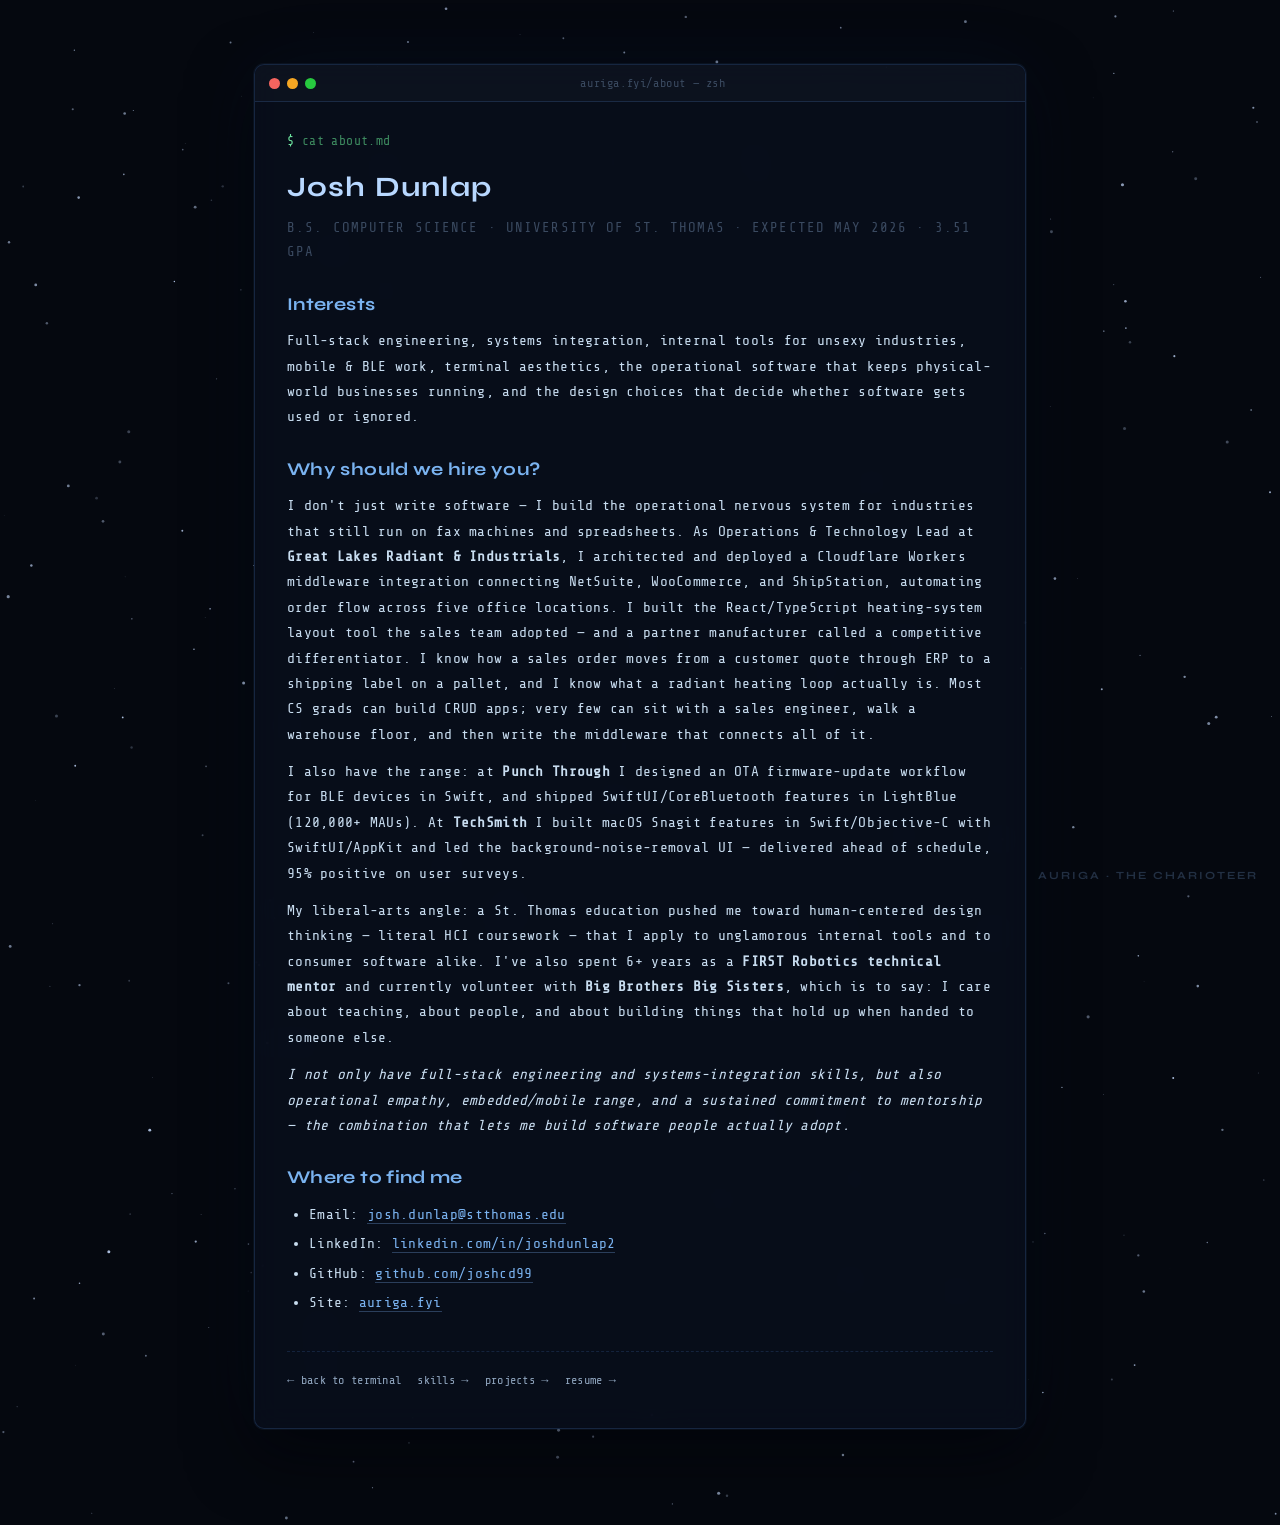
==== about/index.html @ 04b69c71 "feat: CISC 480 portfolio (about, skills, projects, resume, reflection) Extends the landing terminal " ====
<!DOCTYPE html>
<html lang="en">
<head>
  <meta charset="UTF-8" />
  <meta name="viewport" content="width=device-width, initial-scale=1.0" />
  <title>about — auriga.fyi</title>
  <meta name="description" content="Josh Dunlap — CS senior at the University of St. Thomas. Full-stack engineer, industrial-distribution domain fluency, human-centered builder." />
  <link rel="icon" type="image/svg+xml" href="[data-uri]" />
  <link rel="preconnect" href="https://fonts.googleapis.com" />
  <link href="https://fonts.googleapis.com/css2?family=Share+Tech+Mono&family=Syne:wght@400;700&display=swap" rel="stylesheet" />
  <link rel="stylesheet" href="/assets/auriga.css" />
</head>
<body class="scroll-page">

<canvas id="stars-canvas"></canvas>

<main class="page">
  <div class="terminal">
    <div class="terminal-bar">
      <span class="dot r"></span><span class="dot y"></span><span class="dot g"></span>
      <span class="bar-title">auriga.fyi/about — zsh</span>
    </div>
    <div class="terminal-body">

      <div class="section-cmd"><span class="prompt">$ </span>cat about.md</div>

      <h1 class="title">Josh Dunlap</h1>
      <h2 class="subtitle">B.S. Computer Science · University of St. Thomas · Expected May 2026 · 3.51 GPA</h2>

      <h3>Interests</h3>
      <p>Full-stack engineering, systems integration, internal tools for unsexy industries, mobile &amp; BLE work, terminal aesthetics, the operational software that keeps physical-world businesses running, and the design choices that decide whether software gets used or ignored.</p>

      <h3>Why should we hire you?</h3>
      <p>I don't just write software &mdash; I build the operational nervous system for industries that still run on fax machines and spreadsheets. As Operations &amp; Technology Lead at <strong>Great Lakes Radiant &amp; Industrials</strong>, I architected and deployed a Cloudflare Workers middleware integration connecting NetSuite, WooCommerce, and ShipStation, automating order flow across five office locations. I built the React/TypeScript heating-system layout tool the sales team adopted &mdash; and a partner manufacturer called a competitive differentiator. I know how a sales order moves from a customer quote through ERP to a shipping label on a pallet, and I know what a radiant heating loop actually is. Most CS grads can build CRUD apps; very few can sit with a sales engineer, walk a warehouse floor, and then write the middleware that connects all of it.</p>

      <p>I also have the range: at <strong>Punch Through</strong> I designed an OTA firmware-update workflow for BLE devices in Swift, and shipped SwiftUI/CoreBluetooth features in LightBlue (120,000+ MAUs). At <strong>TechSmith</strong> I built macOS Snagit features in Swift/Objective-C with SwiftUI/AppKit and led the background-noise-removal UI &mdash; delivered ahead of schedule, 95% positive on user surveys.</p>

      <p>My liberal-arts angle: a St. Thomas education pushed me toward human-centered design thinking &mdash; literal HCI coursework &mdash; that I apply to unglamorous internal tools and to consumer software alike. I've also spent 6+ years as a <strong>FIRST Robotics technical mentor</strong> and currently volunteer with <strong>Big Brothers Big Sisters</strong>, which is to say: I care about teaching, about people, and about building things that hold up when handed to someone else.</p>

      <p><em>I not only have full-stack engineering and systems-integration skills, but also operational empathy, embedded/mobile range, and a sustained commitment to mentorship &mdash; the combination that lets me build software people actually adopt.</em></p>

      <h3>Where to find me</h3>
      <ul>
        <li>Email: <a href="mailto:josh.dunlap@stthomas.edu">josh.dunlap@stthomas.edu</a></li>
        <li>LinkedIn: <a href="https://linkedin.com/in/joshdunlap2" target="_blank" rel="noopener">linkedin.com/in/joshdunlap2</a></li>
        <li>GitHub: <a href="https://github.com/joshcd99" target="_blank" rel="noopener">github.com/joshcd99</a></li>
        <li>Site: <a href="/">auriga.fyi</a></li>
      </ul>

      <nav class="page-footer">
        <a href="/">← back to terminal</a>
        <a href="/skills/">skills →</a>
        <a href="/projects/">projects →</a>
        <a href="/resume/">resume →</a>
      </nav>
    </div>
  </div>
</main>

<div id="auriga-label">Auriga · The Charioteer</div>
<script src="/assets/auriga.js"></script>
</body>
</html>
---- assets/auriga.css ----
/* Auriga shared styles — used by all portfolio pages. */
*, *::before, *::after { box-sizing: border-box; margin: 0; padding: 0; }

:root {
  --bg: #05080f;
  --surface: rgba(8, 14, 28, 0.88);
  --border: rgba(80, 140, 220, 0.2);
  --green: #6ee7a0;
  --green-dim: #3d8a5f;
  --blue: #7ab3f0;
  --blue-bright: #b8d8ff;
  --amber: #f0c070;
  --red: #f07878;
  --muted: #3a4a60;
  --text: #c8ddf0;
  --text-dim: #8fa5be;
}

html, body {
  width: 100%;
  min-height: 100%;
  background: var(--bg);
  font-family: 'Share Tech Mono', monospace;
  color: var(--text);
  -webkit-font-smoothing: antialiased;
}

body.scroll-page { overflow-y: auto; overflow-x: hidden; }
body.fixed-page  { overflow: hidden; }

#stars-canvas { position: fixed; inset: 0; z-index: 0; }

/* ── Page scaffolding for content pages ── */
.page {
  position: relative;
  z-index: 2;
  max-width: 820px;
  margin: 0 auto;
  padding: 64px 24px 96px;
}

.terminal {
  border-radius: 10px;
  border: 1px solid var(--border);
  background: var(--surface);
  backdrop-filter: blur(14px);
  box-shadow:
    0 0 0 1px rgba(100,160,255,0.06),
    0 24px 64px rgba(0,0,0,0.6),
    0 0 80px rgba(60,120,220,0.07);
  opacity: 0;
  transform: translateY(12px);
  animation: terminalAppear 0.6s cubic-bezier(0.2,0.8,0.3,1) 0.1s forwards;
}
@keyframes terminalAppear { to { opacity: 1; transform: translateY(0); } }

.terminal-bar {
  display: flex;
  align-items: center;
  gap: 7px;
  padding: 11px 14px;
  border-bottom: 1px solid var(--border);
  background: rgba(255,255,255,0.025);
  border-radius: 10px 10px 0 0;
}
.dot { width: 11px; height: 11px; border-radius: 50%; }
.dot.r { background: #f4645f; }
.dot.y { background: #f5a623; }
.dot.g { background: #27c93f; }
.bar-title {
  font-size: 12px;
  color: var(--muted);
  margin: 0 auto;
  padding-right: 28px;
  letter-spacing: 0.05em;
}

.terminal-body {
  padding: 28px 32px 36px;
  font-size: 14px;
  line-height: 1.75;
  letter-spacing: 0.02em;
}

/* ── Terminal output styles ── */
.prompt { color: var(--green); }
.dim    { color: var(--muted); }
.cmd    { color: var(--text); }
.oops   { color: var(--amber); }
.err    { color: var(--red); }
.kw     { color: var(--blue); }
.accent { color: var(--blue-bright); }

.section-cmd {
  display: block;
  margin: 28px 0 10px;
  font-size: 13px;
  color: var(--green-dim);
  letter-spacing: 0.03em;
}
.section-cmd .prompt { color: var(--green); }
.section-cmd:first-child { margin-top: 0; }

h1.title {
  font-family: 'Syne', sans-serif;
  font-weight: 700;
  font-size: 28px;
  letter-spacing: 0.04em;
  color: var(--blue-bright);
  margin-bottom: 4px;
}
h2.subtitle {
  font-family: 'Share Tech Mono', monospace;
  font-weight: 400;
  font-size: 14px;
  color: var(--muted);
  letter-spacing: 0.08em;
  text-transform: uppercase;
  margin-bottom: 16px;
}

h3 {
  font-family: 'Syne', sans-serif;
  font-weight: 700;
  font-size: 18px;
  color: var(--blue);
  margin: 24px 0 8px;
  letter-spacing: 0.02em;
}

p, li {
  font-size: 14.5px;
  line-height: 1.75;
  color: var(--text);
  margin-bottom: 12px;
}

ul, ol { padding-left: 22px; margin-bottom: 12px; }
li { margin-bottom: 4px; }

a {
  color: var(--blue);
  text-decoration: none;
  border-bottom: 1px solid rgba(122, 179, 240, 0.3);
  transition: color 0.18s, border-color 0.18s;
}
a:hover {
  color: var(--blue-bright);
  border-bottom-color: rgba(180, 215, 255, 0.6);
}

code, .mono {
  font-family: 'Share Tech Mono', monospace;
  color: var(--amber);
  background: rgba(240, 192, 112, 0.07);
  padding: 1px 6px;
  border-radius: 3px;
  font-size: 0.92em;
}

/* ── Keyword pill list (project keywords) ── */
.keywords {
  display: flex;
  flex-wrap: wrap;
  gap: 6px;
  margin: 12px 0 20px;
  padding-left: 0;
  list-style: none;
}
.keywords li {
  margin: 0;
  padding: 3px 10px;
  font-size: 11.5px;
  border: 1px solid rgba(122, 179, 240, 0.18);
  border-radius: 3px;
  color: var(--text-dim);
  letter-spacing: 0.04em;
}

/* ── Project listing rows ── */
.project-list { list-style: none; padding-left: 0; margin-top: 12px; }
.project-list li {
  display: flex;
  align-items: baseline;
  gap: 12px;
  padding: 10px 0;
  border-bottom: 1px dashed rgba(80, 140, 220, 0.1);
}
.project-list li:last-child { border-bottom: none; }
.project-list .arrow { color: var(--green-dim); }
.project-list .name { min-width: 140px; color: var(--blue); }
.project-list .name a {
  color: var(--blue);
  border-bottom: 1px solid transparent;
}
.project-list .name a:hover {
  color: var(--blue-bright);
  border-bottom-color: rgba(180,215,255,0.5);
}
.project-list .desc { color: var(--text-dim); font-size: 13px; }
.project-list .tag {
  font-size: 10.5px;
  color: var(--muted);
  border: 1px solid rgba(80,140,220,0.18);
  border-radius: 3px;
  padding: 1px 6px;
  margin-left: auto;
  letter-spacing: 0.06em;
  text-transform: uppercase;
}

/* ── SOAR / story callouts ── */
.story {
  margin: 18px 0;
  padding: 14px 18px;
  border-left: 2px solid rgba(122, 179, 240, 0.35);
  background: rgba(122, 179, 240, 0.03);
  border-radius: 0 4px 4px 0;
}
.story h4 {
  font-family: 'Share Tech Mono', monospace;
  font-size: 11px;
  color: var(--green);
  letter-spacing: 0.1em;
  text-transform: uppercase;
  margin-bottom: 6px;
  margin-top: 12px;
}
.story h4:first-child { margin-top: 0; }
.story p:last-child { margin-bottom: 0; }
.story.failure { border-left-color: rgba(240, 192, 112, 0.5); background: rgba(240, 192, 112, 0.03); }
.story.failure h4 { color: var(--amber); }

/* ── Figure ── */
.figure {
  margin: 18px 0;
  border: 1px solid var(--border);
  border-radius: 6px;
  overflow: hidden;
  background: rgba(0,0,0,0.2);
}
.figure img { display: block; width: 100%; height: auto; }
.figure .caption {
  font-size: 12px;
  color: var(--muted);
  padding: 8px 12px;
  border-top: 1px solid var(--border);
  letter-spacing: 0.03em;
}
.figure-placeholder {
  display: flex;
  align-items: center;
  justify-content: center;
  min-height: 180px;
  color: var(--muted);
  font-size: 13px;
  letter-spacing: 0.05em;
  background:
    repeating-linear-gradient(
      45deg,
      rgba(80,140,220,0.04) 0,
      rgba(80,140,220,0.04) 8px,
      transparent 8px,
      transparent 16px
    );
}

/* ── Skills grid ── */
.skill-grid {
  display: grid;
  grid-template-columns: repeat(auto-fit, minmax(220px, 1fr));
  gap: 14px;
  margin: 14px 0 22px;
  padding-left: 0;
  list-style: none;
}
.skill-grid li {
  margin: 0;
  padding: 10px 14px;
  border: 1px solid var(--border);
  border-radius: 4px;
  background: rgba(122,179,240,0.03);
}
.skill-grid .skill-label {
  display: block;
  font-size: 11px;
  color: var(--green);
  letter-spacing: 0.1em;
  text-transform: uppercase;
  margin-bottom: 4px;
}
.skill-grid .skill-items { font-size: 13px; color: var(--text); line-height: 1.6; }

/* ── Footer / nav ── */
.page-footer {
  margin-top: 36px;
  padding-top: 18px;
  border-top: 1px dashed rgba(80, 140, 220, 0.18);
  display: flex;
  flex-wrap: wrap;
  gap: 16px;
  font-size: 12px;
}
.page-footer a {
  color: var(--text-dim);
  border-bottom: 1px solid transparent;
}
.page-footer a:hover {
  color: var(--blue-bright);
  border-bottom-color: rgba(180,215,255,0.5);
}

#auriga-label {
  position: fixed;
  bottom: 18px;
  right: 22px;
  font-family: 'Syne', sans-serif;
  font-weight: 700;
  font-size: 11px;
  letter-spacing: 0.18em;
  text-transform: uppercase;
  color: rgba(140, 190, 255, 0.22);
  z-index: 3;
  pointer-events: none;
}

@media (max-width: 640px) {
  .page { padding: 32px 14px 64px; }
  .terminal-body { padding: 20px 18px 28px; }
  h1.title { font-size: 22px; }
  .project-list .name { min-width: 0; flex: 1; }
  .project-list .tag { margin-left: 0; }
  .project-list li { flex-wrap: wrap; }
}
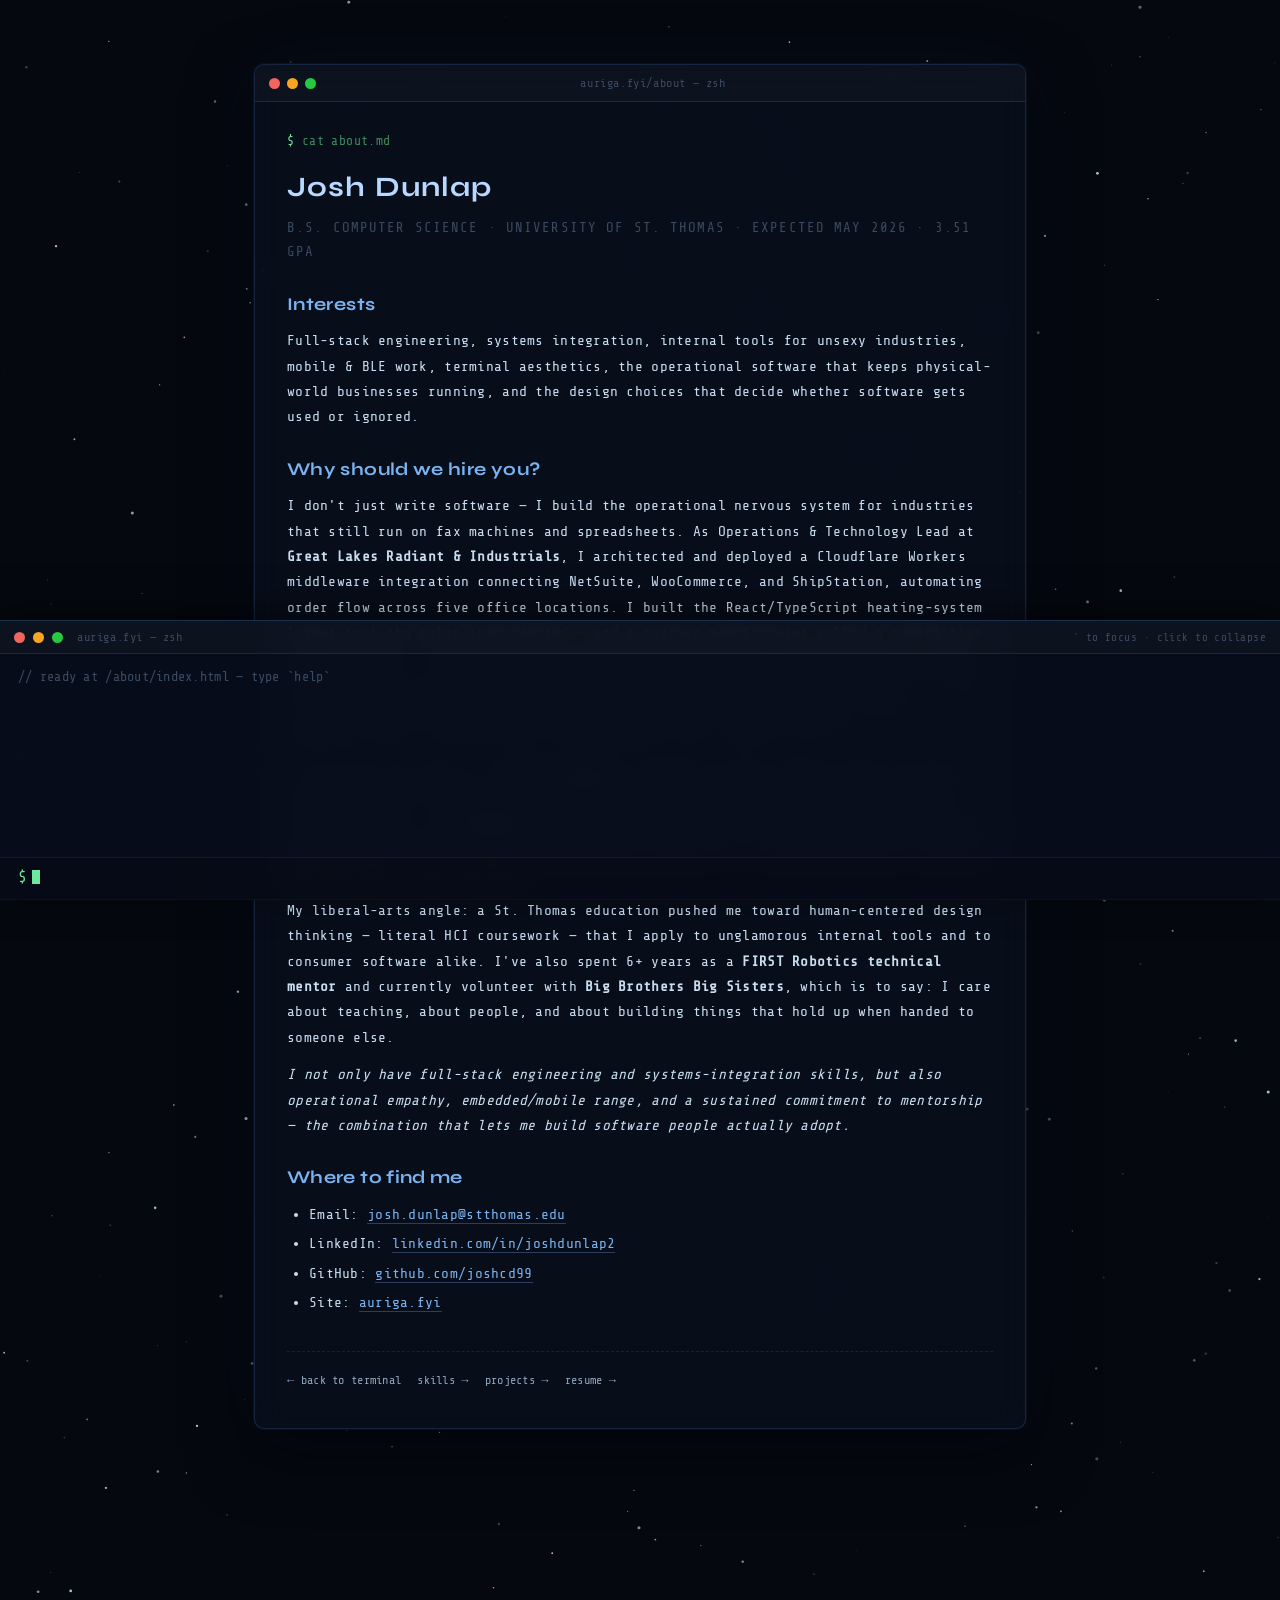
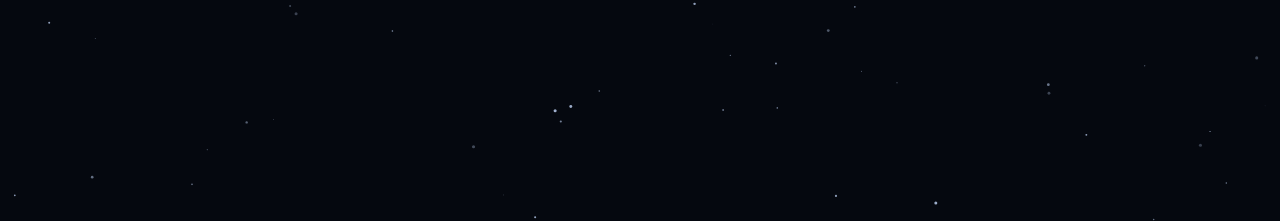
==== commit 8e5f3b34: "feat: persistent docked terminal across all content pages Adds a bottom-docked terminal (like a brow" ====
--- a/about/index.html
+++ b/about/index.html
@@ -59,5 +59,7 @@
 
 <div id="auriga-label">Auriga · The Charioteer</div>
 <script src="/assets/auriga.js"></script>
+<script src="/assets/terminal.js"></script>
+<script>AurigaTerminal.mountDock();</script>
 </body>
 </html>
--- a/assets/auriga.css
+++ b/assets/auriga.css
@@ -332,3 +332,144 @@
   .project-list .tag { margin-left: 0; }
   .project-list li { flex-wrap: wrap; }
 }
+
+/* ─── Docked terminal (persistent across pages) ─── */
+.terminal-dock {
+  position: fixed;
+  left: 0; right: 0; bottom: 0;
+  height: 280px;
+  z-index: 50;
+  display: flex;
+  flex-direction: column;
+  background: rgba(8, 14, 28, 0.92);
+  border-top: 1px solid rgba(80, 140, 220, 0.28);
+  backdrop-filter: blur(14px);
+  -webkit-backdrop-filter: blur(14px);
+  box-shadow:
+    0 -8px 32px rgba(0, 0, 0, 0.5),
+    0 -1px 0 rgba(100, 160, 255, 0.06) inset;
+  font-family: 'Share Tech Mono', monospace;
+  color: var(--text);
+  transition: height 0.22s cubic-bezier(0.2, 0.8, 0.3, 1);
+}
+
+.terminal-dock.collapsed {
+  height: 36px;
+  overflow: hidden;
+}
+
+body.has-dock {
+  padding-bottom: 296px;
+}
+body.has-dock.dock-collapsed {
+  padding-bottom: 52px;
+}
+
+.terminal-dock .dock-bar {
+  flex: 0 0 auto;
+  display: flex;
+  align-items: center;
+  gap: 8px;
+  padding: 9px 14px;
+  border-bottom: 1px solid rgba(80, 140, 220, 0.18);
+  background: rgba(255, 255, 255, 0.025);
+  cursor: pointer;
+  user-select: none;
+}
+.terminal-dock .dock-bar .dot { width: 11px; height: 11px; border-radius: 50%; }
+.terminal-dock .dock-bar .dot.r { background: #f4645f; }
+.terminal-dock .dock-bar .dot.y { background: #f5a623; }
+.terminal-dock .dock-bar .dot.g { background: #27c93f; }
+.terminal-dock .dock-bar .bar-title {
+  font-size: 12px;
+  color: var(--muted);
+  margin-left: 6px;
+  letter-spacing: 0.05em;
+}
+.terminal-dock .dock-bar .dock-hint {
+  margin-left: auto;
+  font-size: 11px;
+  color: var(--muted);
+  letter-spacing: 0.04em;
+}
+
+.terminal-dock .dock-body {
+  flex: 1 1 auto;
+  overflow-y: auto;
+  padding: 12px 18px;
+  font-size: 13.5px;
+  line-height: 1.65;
+  letter-spacing: 0.02em;
+}
+
+.terminal-dock .dock-line {
+  display: block;
+  white-space: pre-wrap;
+  word-break: break-word;
+}
+.terminal-dock .dock-line.listing-row {
+  display: flex;
+  gap: 4px;
+  align-items: baseline;
+  margin-left: 16px;
+}
+.terminal-dock .proj-arrow { color: var(--green-dim); }
+.terminal-dock .proj-name { min-width: 110px; color: var(--blue); }
+.terminal-dock .proj-name.redacted { color: var(--muted); letter-spacing: 0.05em; }
+.terminal-dock .proj-desc { color: var(--muted); font-size: 12px; }
+.terminal-dock .proj-desc.redacted { font-style: italic; opacity: 0.5; }
+
+.terminal-dock .dock-input-row {
+  flex: 0 0 auto;
+  display: flex;
+  align-items: center;
+  padding: 10px 18px 14px;
+  border-top: 1px solid rgba(80, 140, 220, 0.12);
+  background: rgba(0, 0, 0, 0.15);
+  position: relative;
+}
+.terminal-dock .dock-input-row .prompt { color: var(--green); margin-right: 4px; }
+.terminal-dock .dock-input-row .input-display { color: var(--text); white-space: pre; }
+.terminal-dock .dock-input-row .cursor {
+  display: inline-block;
+  width: 8px;
+  height: 14px;
+  background: var(--green);
+  vertical-align: middle;
+  margin-left: 1px;
+  animation: blink 1.1s step-end infinite;
+}
+.terminal-dock .real-input {
+  position: absolute;
+  opacity: 0;
+  pointer-events: none;
+  width: 1px;
+  height: 1px;
+  left: 0; top: 0;
+}
+
+/* Backwards-compat: keep blink animation since older inline styles may rely on it. */
+@keyframes blink { 0%, 100% { opacity: 1; } 50% { opacity: 0; } }
+
+@media (max-width: 640px) {
+  .terminal-dock { height: 220px; }
+  .terminal-dock.collapsed { height: 32px; }
+  body.has-dock { padding-bottom: 236px; }
+  body.has-dock.dock-collapsed { padding-bottom: 48px; }
+  .terminal-dock .dock-bar .dock-hint { display: none; }
+  .terminal-dock .dock-body { padding: 10px 12px; font-size: 13px; }
+  .terminal-dock .dock-input-row { padding: 8px 12px 12px; }
+  .terminal-dock .proj-name { min-width: 80px; }
+}
+
+/* Landing-page fly-down: animate the centered terminal toward the bottom of
+   the viewport on first command submit, just before navigation. */
+body.flying-to-dock #scene .terminal {
+  transition:
+    transform 0.36s cubic-bezier(0.4, 0, 0.2, 1),
+    opacity 0.36s ease;
+  transform: translateY(40vh) scale(0.42);
+  transform-origin: bottom center;
+  opacity: 0;
+}
+
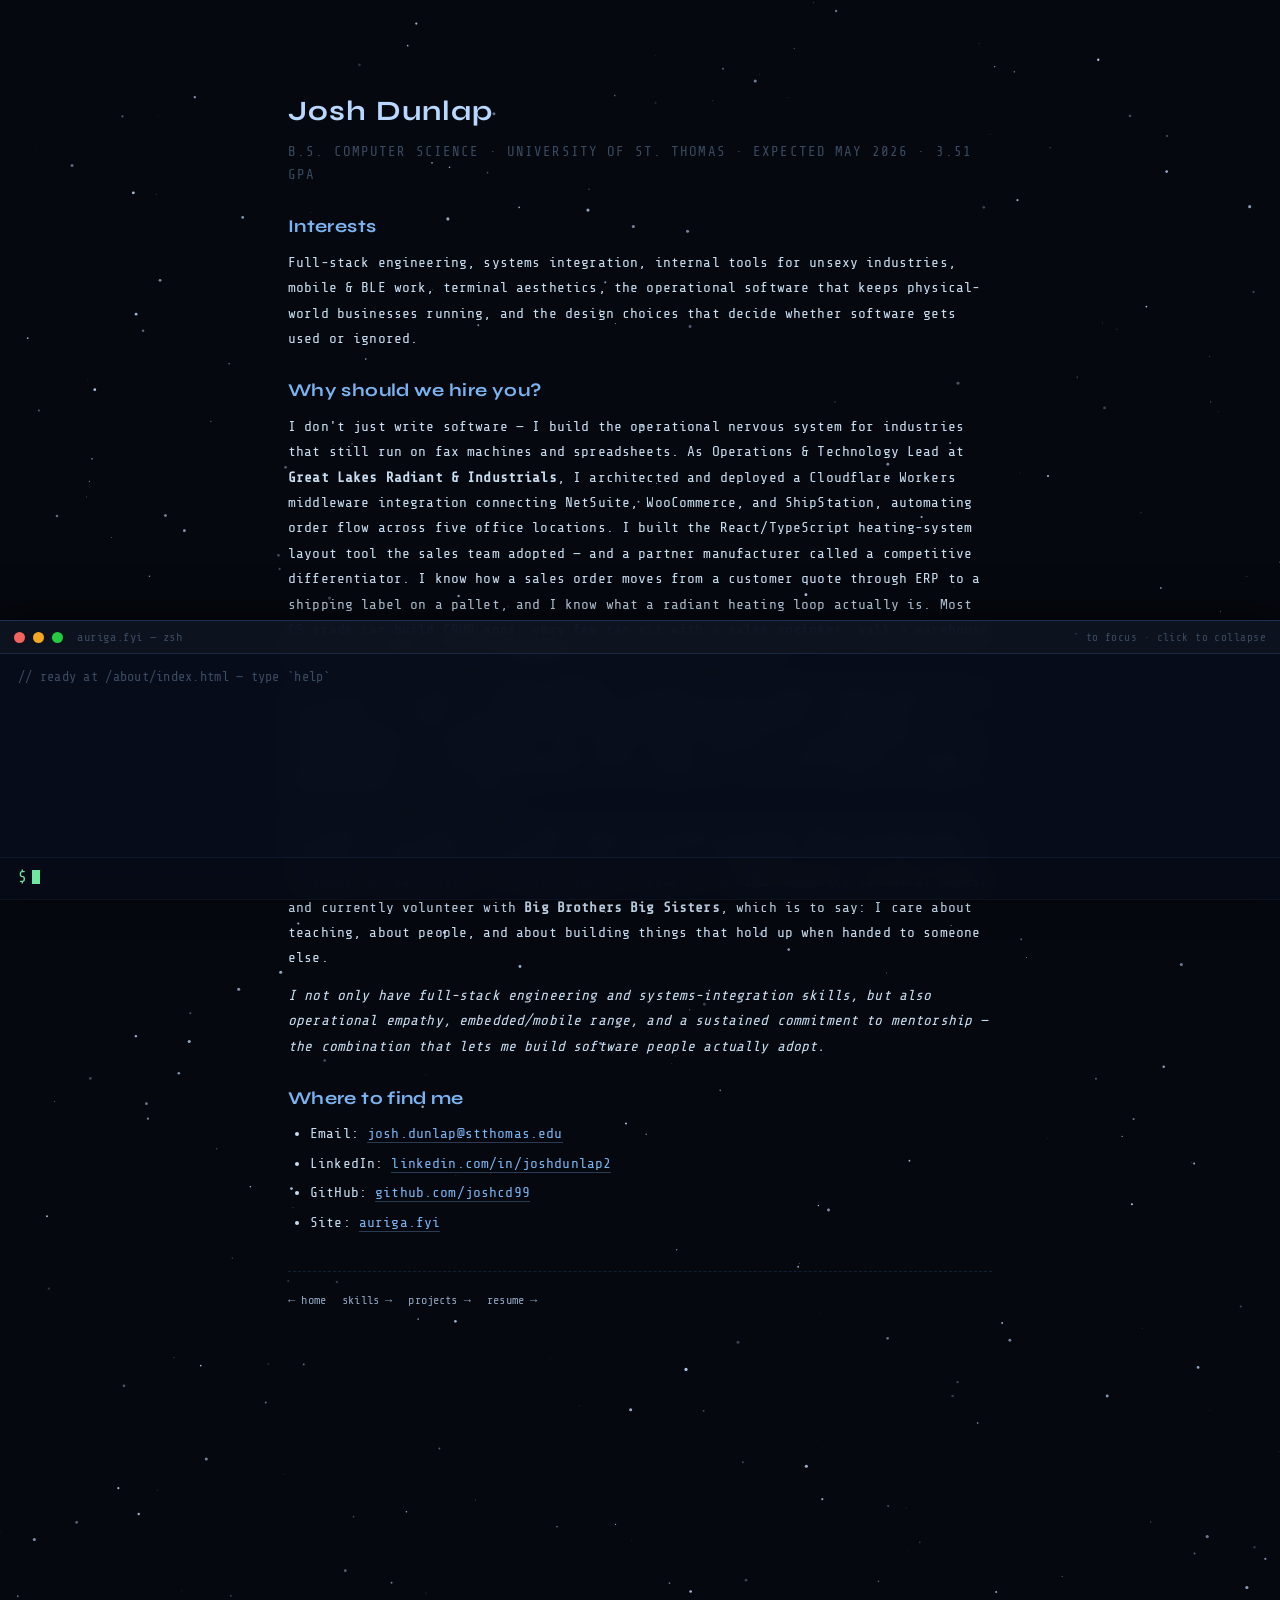
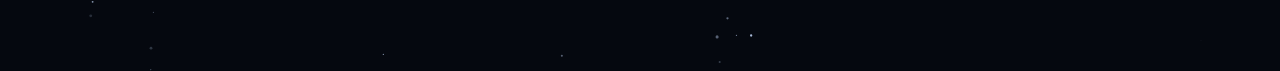
==== commit d9ede513: "refactor: strip faux-terminal chrome from content pages The dock at the bottom is the actual termina" ====
--- a/about/index.html
+++ b/about/index.html
@@ -15,16 +15,7 @@
 <canvas id="stars-canvas"></canvas>
 
 <main class="page">
-  <div class="terminal">
-    <div class="terminal-bar">
-      <span class="dot r"></span><span class="dot y"></span><span class="dot g"></span>
-      <span class="bar-title">auriga.fyi/about — zsh</span>
-    </div>
-    <div class="terminal-body">
-
-      <div class="section-cmd"><span class="prompt">$ </span>cat about.md</div>
-
-      <h1 class="title">Josh Dunlap</h1>
+  <h1 class="title">Josh Dunlap</h1>
       <h2 class="subtitle">B.S. Computer Science · University of St. Thomas · Expected May 2026 · 3.51 GPA</h2>
 
       <h3>Interests</h3>
@@ -48,14 +39,12 @@
       </ul>
 
       <nav class="page-footer">
-        <a href="/">← back to terminal</a>
+        <a href="/">← home</a>
         <a href="/skills/">skills →</a>
         <a href="/projects/">projects →</a>
         <a href="/resume/">resume →</a>
       </nav>
-    </div>
-  </div>
-</main>
+    </main>
 
 <div id="auriga-label">Auriga · The Charioteer</div>
 <script src="/assets/auriga.js"></script>
--- a/assets/auriga.css
+++ b/assets/auriga.css
@@ -14,6 +14,7 @@
   --muted: #3a4a60;
   --text: #c8ddf0;
   --text-dim: #8fa5be;
+  --dock-height: 280px;
 }
 
 html, body {
@@ -31,12 +32,17 @@
 #stars-canvas { position: fixed; inset: 0; z-index: 0; }
 
 /* ── Page scaffolding for content pages ── */
+/* Content sits directly inside <main class="page"> with no faux-terminal
+   wrapper. The dock at the bottom is the only terminal on screen. */
 .page {
   position: relative;
   z-index: 2;
-  max-width: 820px;
+  max-width: 760px;
   margin: 0 auto;
-  padding: 64px 24px 96px;
+  padding: 88px 28px 64px;
+  font-size: 14.5px;
+  line-height: 1.7;
+  letter-spacing: 0.01em;
 }
 
 .terminal {
@@ -333,16 +339,22 @@
   .project-list li { flex-wrap: wrap; }
 }
 
-/* ─── Docked terminal (persistent across pages) ─── */
+/* ─── The terminal (single element, two states: centered / docked) ─── */
+/* Default = docked state. .centered overrides for the landing-page intro. */
 .terminal-dock {
   position: fixed;
-  left: 0; right: 0; bottom: 0;
-  height: 280px;
+  top: calc(100vh - var(--dock-height));
+  left: 0;
+  width: 100vw;
+  height: var(--dock-height);
+  transform: translate(0, 0);
   z-index: 50;
   display: flex;
   flex-direction: column;
   background: rgba(8, 14, 28, 0.92);
-  border-top: 1px solid rgba(80, 140, 220, 0.28);
+  border: 0 solid rgba(80, 140, 220, 0.28);
+  border-top-width: 1px;
+  border-radius: 0;
   backdrop-filter: blur(14px);
   -webkit-backdrop-filter: blur(14px);
   box-shadow:
@@ -350,16 +362,41 @@
     0 -1px 0 rgba(100, 160, 255, 0.06) inset;
   font-family: 'Share Tech Mono', monospace;
   color: var(--text);
-  transition: height 0.22s cubic-bezier(0.2, 0.8, 0.3, 1);
-}
-
-.terminal-dock.collapsed {
+  transition:
+    top 0.72s cubic-bezier(0.45, 0, 0.2, 1),
+    left 0.72s cubic-bezier(0.45, 0, 0.2, 1),
+    width 0.72s cubic-bezier(0.45, 0, 0.2, 1),
+    height 0.72s cubic-bezier(0.45, 0, 0.2, 1),
+    transform 0.72s cubic-bezier(0.45, 0, 0.2, 1),
+    border-radius 0.4s ease,
+    border-color 0.4s ease,
+    border-width 0.4s ease;
+}
+
+/* Centered state — used during the landing-page intro. The single element
+   morphs from this to the default (docked) state when the user submits
+   their first command. */
+.terminal-dock.centered {
+  top: 50vh;
+  left: 50vw;
+  width: min(520px, calc(100vw - 48px));
+  height: min(440px, calc(100vh - 96px));
+  transform: translate(-50%, -50%);
+  border-width: 1px;
+  border-radius: 10px;
+  box-shadow:
+    0 0 0 1px rgba(100, 160, 255, 0.06),
+    0 24px 64px rgba(0, 0, 0, 0.75),
+    0 0 80px rgba(60, 120, 220, 0.07);
+}
+
+.terminal-dock.collapsed:not(.centered) {
   height: 36px;
   overflow: hidden;
 }
 
 body.has-dock {
-  padding-bottom: 296px;
+  padding-bottom: calc(var(--dock-height) + 16px);
 }
 body.has-dock.dock-collapsed {
   padding-bottom: 52px;
@@ -452,9 +489,8 @@
 @keyframes blink { 0%, 100% { opacity: 1; } 50% { opacity: 0; } }
 
 @media (max-width: 640px) {
-  .terminal-dock { height: 220px; }
-  .terminal-dock.collapsed { height: 32px; }
-  body.has-dock { padding-bottom: 236px; }
+  :root { --dock-height: 220px; }
+  .terminal-dock.collapsed:not(.centered) { height: 32px; }
   body.has-dock.dock-collapsed { padding-bottom: 48px; }
   .terminal-dock .dock-bar .dock-hint { display: none; }
   .terminal-dock .dock-body { padding: 10px 12px; font-size: 13px; }
@@ -462,14 +498,3 @@
   .terminal-dock .proj-name { min-width: 80px; }
 }
 
-/* Landing-page fly-down: animate the centered terminal toward the bottom of
-   the viewport on first command submit, just before navigation. */
-body.flying-to-dock #scene .terminal {
-  transition:
-    transform 0.36s cubic-bezier(0.4, 0, 0.2, 1),
-    opacity 0.36s ease;
-  transform: translateY(40vh) scale(0.42);
-  transform-origin: bottom center;
-  opacity: 0;
-}
-
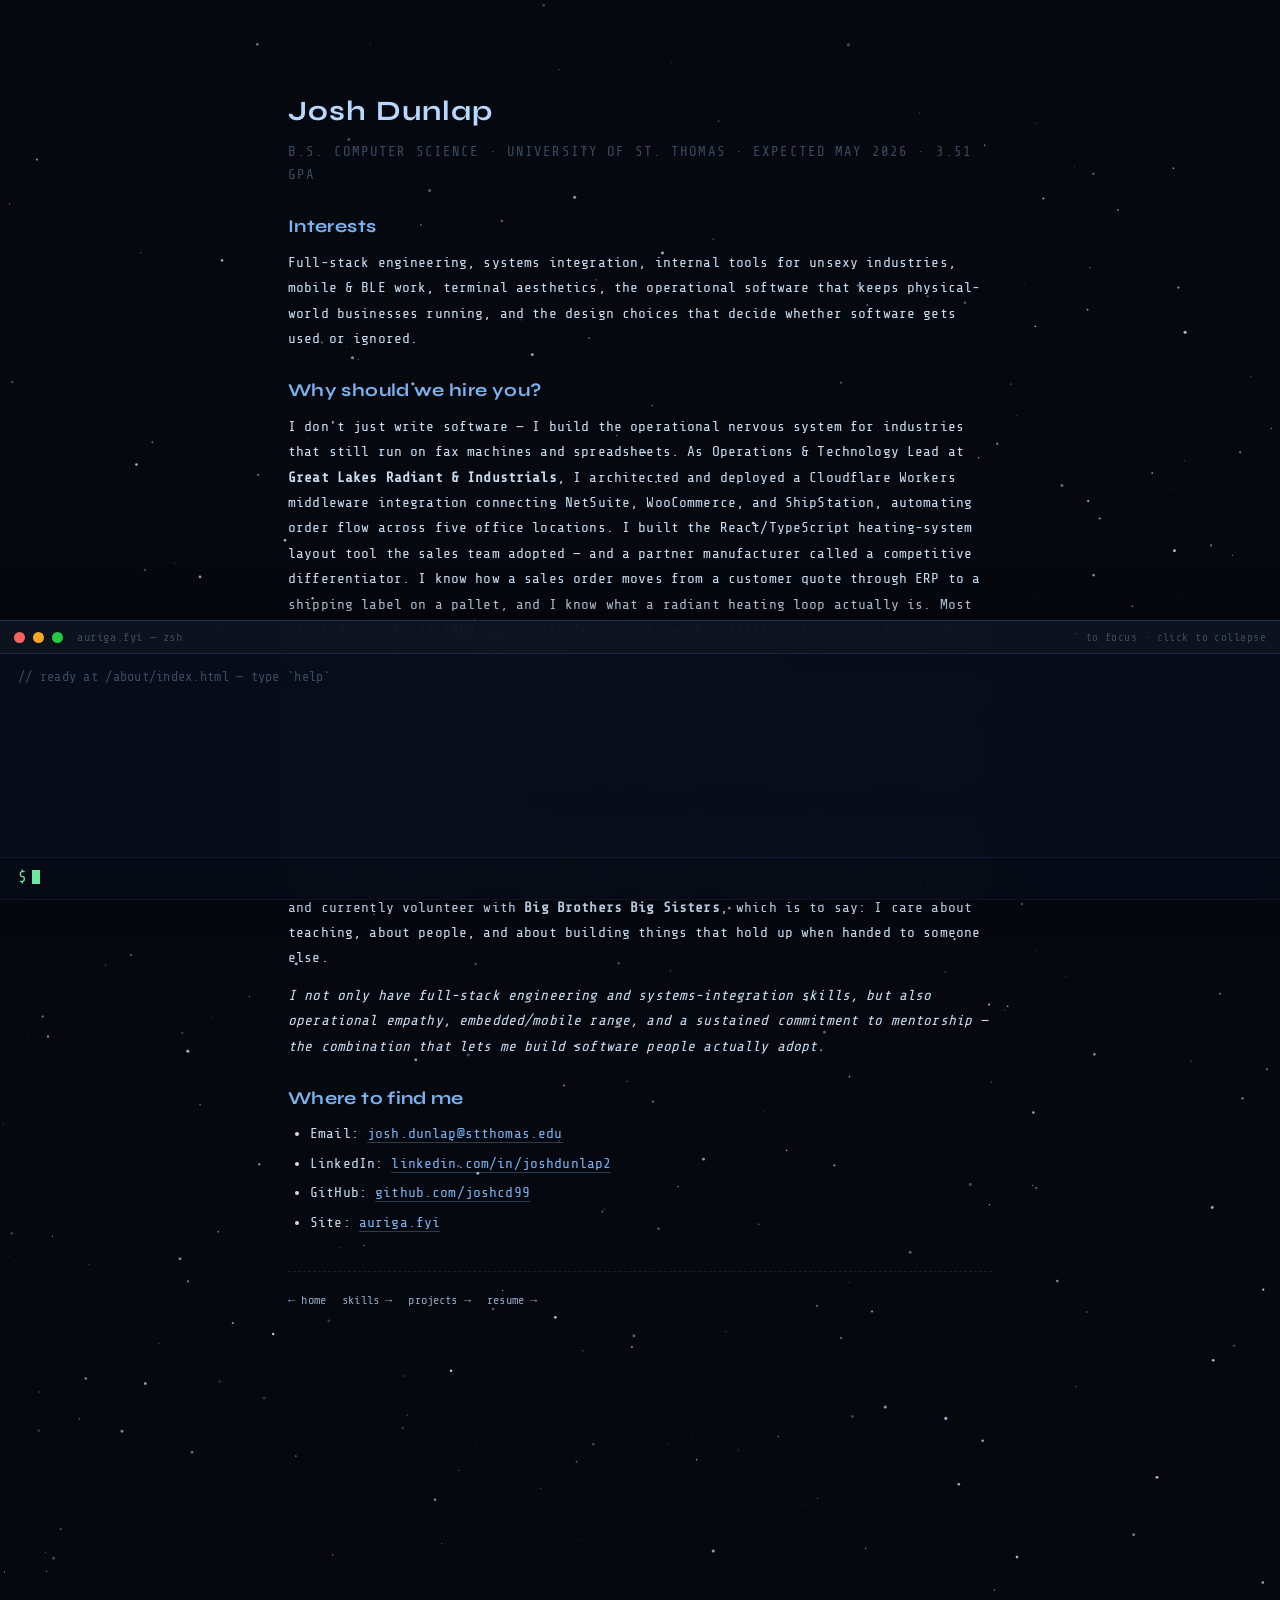
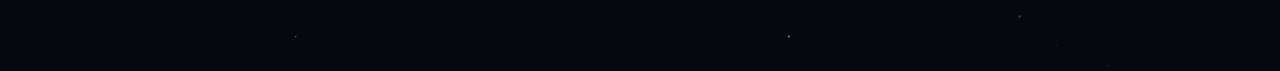
==== commit 025207e7: "build: GitHub Pages mirror via runtime <base> tag + relative URLs Adds a second deploy target (joshc" ====
--- a/about/index.html
+++ b/about/index.html
@@ -3,12 +3,13 @@
 <head>
   <meta charset="UTF-8" />
   <meta name="viewport" content="width=device-width, initial-scale=1.0" />
+  <script>document.write('<base href="' + (location.pathname.indexOf('/auriga-fyi/') === 0 ? '/auriga-fyi/' : '/') + '">');</script>
   <title>about — auriga.fyi</title>
   <meta name="description" content="Josh Dunlap — CS senior at the University of St. Thomas. Full-stack engineer, industrial-distribution domain fluency, human-centered builder." />
   <link rel="icon" type="image/svg+xml" href="[data-uri]" />
   <link rel="preconnect" href="https://fonts.googleapis.com" />
   <link href="https://fonts.googleapis.com/css2?family=Share+Tech+Mono&family=Syne:wght@400;700&display=swap" rel="stylesheet" />
-  <link rel="stylesheet" href="/assets/auriga.css" />
+  <link rel="stylesheet" href="assets/auriga.css" />
 </head>
 <body class="scroll-page">
 
@@ -35,20 +36,20 @@
         <li>Email: <a href="mailto:josh.dunlap@stthomas.edu">josh.dunlap@stthomas.edu</a></li>
         <li>LinkedIn: <a href="https://linkedin.com/in/joshdunlap2" target="_blank" rel="noopener">linkedin.com/in/joshdunlap2</a></li>
         <li>GitHub: <a href="https://github.com/joshcd99" target="_blank" rel="noopener">github.com/joshcd99</a></li>
-        <li>Site: <a href="/">auriga.fyi</a></li>
+        <li>Site: <a href="./">auriga.fyi</a></li>
       </ul>
 
       <nav class="page-footer">
-        <a href="/">← home</a>
-        <a href="/skills/">skills →</a>
-        <a href="/projects/">projects →</a>
-        <a href="/resume/">resume →</a>
+        <a href="./">← home</a>
+        <a href="skills/">skills →</a>
+        <a href="projects/">projects →</a>
+        <a href="resume/">resume →</a>
       </nav>
     </main>
 
 <div id="auriga-label">Auriga · The Charioteer</div>
-<script src="/assets/auriga.js"></script>
-<script src="/assets/terminal.js"></script>
+<script src="assets/auriga.js"></script>
+<script src="assets/terminal.js"></script>
 <script>AurigaTerminal.mountDock();</script>
 </body>
 </html>
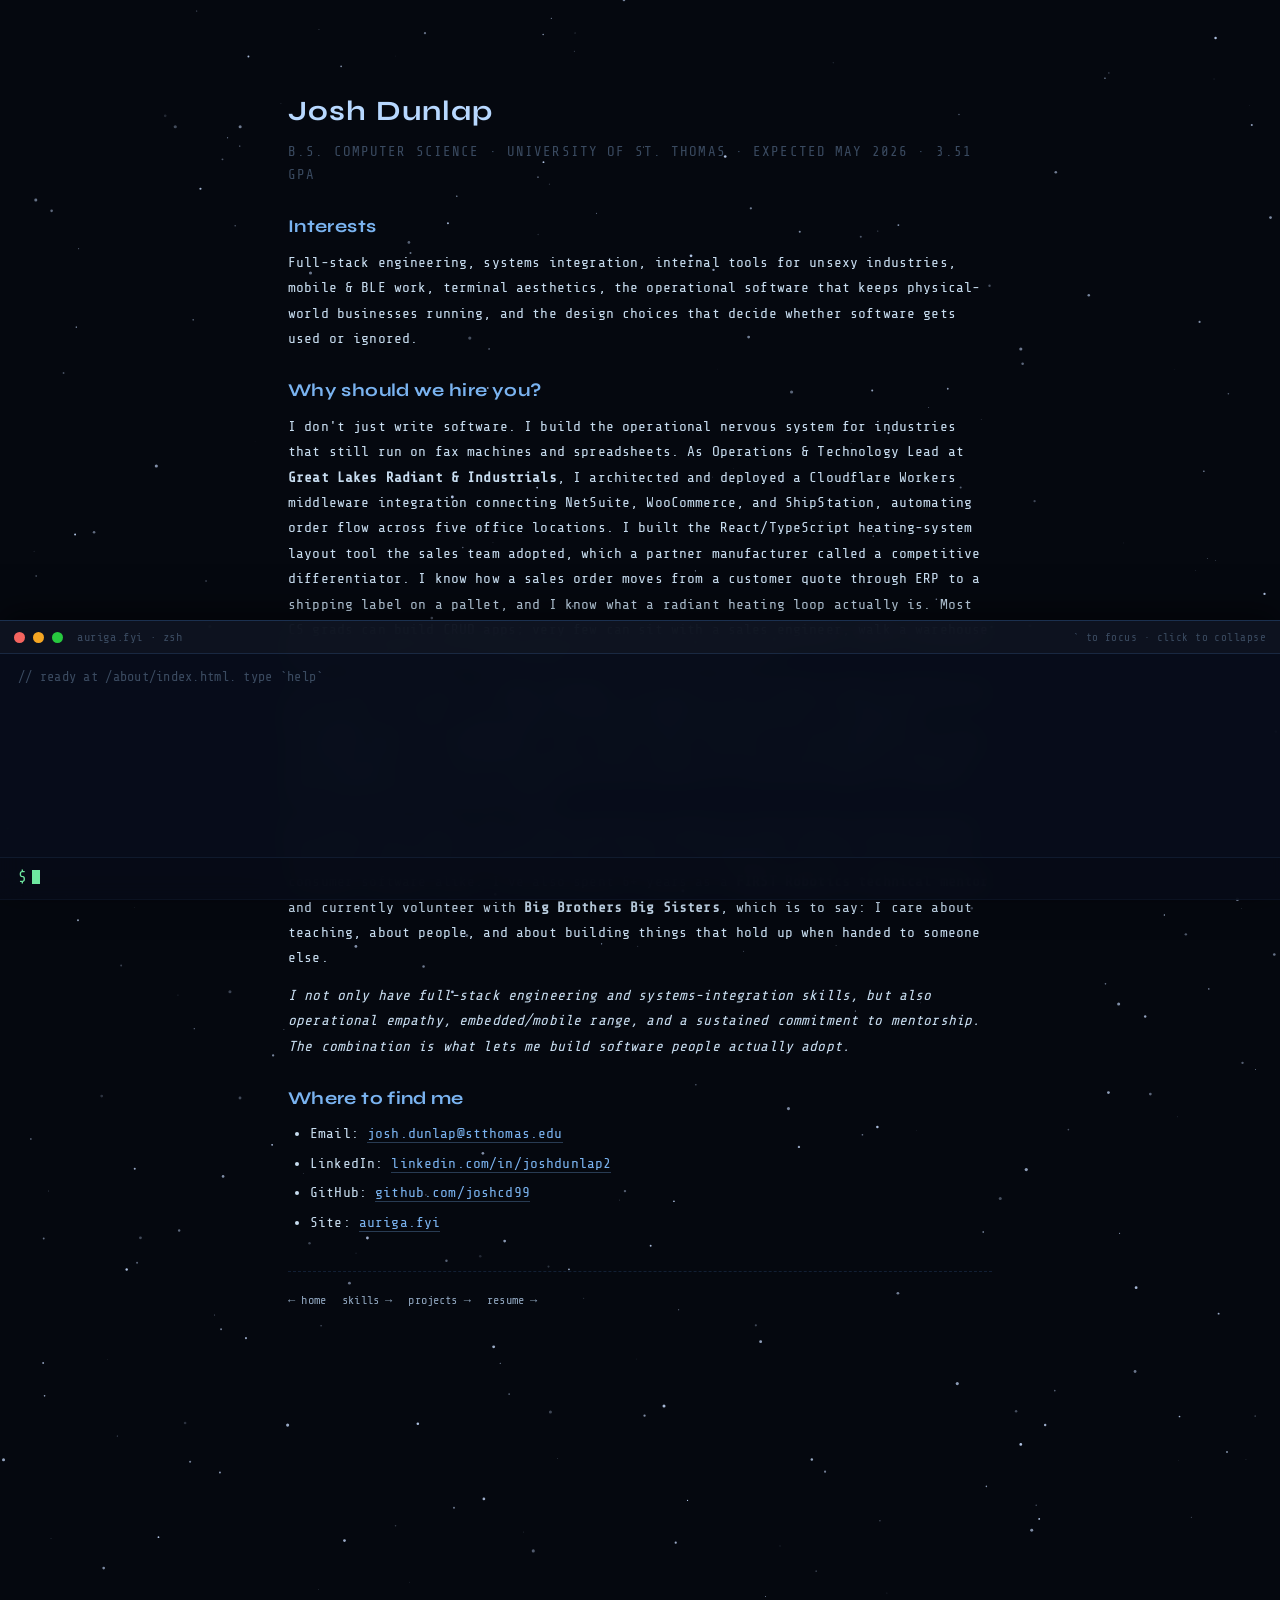
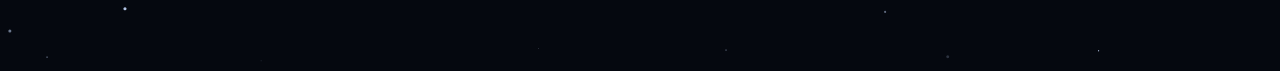
==== commit fa7f93b9: "prose: remove em dashes by restructuring sentences 131 em dashes across 16 files removed by actually" ====
--- a/about/index.html
+++ b/about/index.html
@@ -4,8 +4,8 @@
   <meta charset="UTF-8" />
   <meta name="viewport" content="width=device-width, initial-scale=1.0" />
   <script>document.write('<base href="' + (location.pathname.indexOf('/auriga-fyi/') === 0 ? '/auriga-fyi/' : '/') + '">');</script>
-  <title>about — auriga.fyi</title>
-  <meta name="description" content="Josh Dunlap — CS senior at the University of St. Thomas. Full-stack engineer, industrial-distribution domain fluency, human-centered builder." />
+  <title>about · auriga.fyi</title>
+  <meta name="description" content="Josh Dunlap, CS senior at the University of St. Thomas. Full-stack engineer, industrial-distribution domain fluency, human-centered builder." />
   <link rel="icon" type="image/svg+xml" href="[data-uri]" />
   <link rel="preconnect" href="https://fonts.googleapis.com" />
   <link href="https://fonts.googleapis.com/css2?family=Share+Tech+Mono&family=Syne:wght@400;700&display=swap" rel="stylesheet" />
@@ -23,13 +23,13 @@
       <p>Full-stack engineering, systems integration, internal tools for unsexy industries, mobile &amp; BLE work, terminal aesthetics, the operational software that keeps physical-world businesses running, and the design choices that decide whether software gets used or ignored.</p>
 
       <h3>Why should we hire you?</h3>
-      <p>I don't just write software &mdash; I build the operational nervous system for industries that still run on fax machines and spreadsheets. As Operations &amp; Technology Lead at <strong>Great Lakes Radiant &amp; Industrials</strong>, I architected and deployed a Cloudflare Workers middleware integration connecting NetSuite, WooCommerce, and ShipStation, automating order flow across five office locations. I built the React/TypeScript heating-system layout tool the sales team adopted &mdash; and a partner manufacturer called a competitive differentiator. I know how a sales order moves from a customer quote through ERP to a shipping label on a pallet, and I know what a radiant heating loop actually is. Most CS grads can build CRUD apps; very few can sit with a sales engineer, walk a warehouse floor, and then write the middleware that connects all of it.</p>
+      <p>I don't just write software. I build the operational nervous system for industries that still run on fax machines and spreadsheets. As Operations &amp; Technology Lead at <strong>Great Lakes Radiant &amp; Industrials</strong>, I architected and deployed a Cloudflare Workers middleware integration connecting NetSuite, WooCommerce, and ShipStation, automating order flow across five office locations. I built the React/TypeScript heating-system layout tool the sales team adopted, which a partner manufacturer called a competitive differentiator. I know how a sales order moves from a customer quote through ERP to a shipping label on a pallet, and I know what a radiant heating loop actually is. Most CS grads can build CRUD apps; very few can sit with a sales engineer, walk a warehouse floor, and then write the middleware that connects all of it.</p>
 
-      <p>I also have the range: at <strong>Punch Through</strong> I designed an OTA firmware-update workflow for BLE devices in Swift, and shipped SwiftUI/CoreBluetooth features in LightBlue (120,000+ MAUs). At <strong>TechSmith</strong> I built macOS Snagit features in Swift/Objective-C with SwiftUI/AppKit and led the background-noise-removal UI &mdash; delivered ahead of schedule, 95% positive on user surveys.</p>
+      <p>I also have the range: at <strong>Punch Through</strong> I designed an OTA firmware-update workflow for BLE devices in Swift, and shipped SwiftUI/CoreBluetooth features in LightBlue (120,000+ MAUs). At <strong>TechSmith</strong> I built macOS Snagit features in Swift/Objective-C with SwiftUI/AppKit and led the background-noise-removal UI, delivered ahead of schedule with 95% positive on user surveys.</p>
 
-      <p>My liberal-arts angle: a St. Thomas education pushed me toward human-centered design thinking &mdash; literal HCI coursework &mdash; that I apply to unglamorous internal tools and to consumer software alike. I've also spent 6+ years as a <strong>FIRST Robotics technical mentor</strong> and currently volunteer with <strong>Big Brothers Big Sisters</strong>, which is to say: I care about teaching, about people, and about building things that hold up when handed to someone else.</p>
+      <p>My liberal-arts angle: a St. Thomas education pushed me toward human-centered design thinking (literal HCI coursework) that I apply to unglamorous internal tools and to consumer software alike. I've also spent 6+ years as a <strong>FIRST Robotics technical mentor</strong> and currently volunteer with <strong>Big Brothers Big Sisters</strong>, which is to say: I care about teaching, about people, and about building things that hold up when handed to someone else.</p>
 
-      <p><em>I not only have full-stack engineering and systems-integration skills, but also operational empathy, embedded/mobile range, and a sustained commitment to mentorship &mdash; the combination that lets me build software people actually adopt.</em></p>
+      <p><em>I not only have full-stack engineering and systems-integration skills, but also operational empathy, embedded/mobile range, and a sustained commitment to mentorship. The combination is what lets me build software people actually adopt.</em></p>
 
       <h3>Where to find me</h3>
       <ul>
